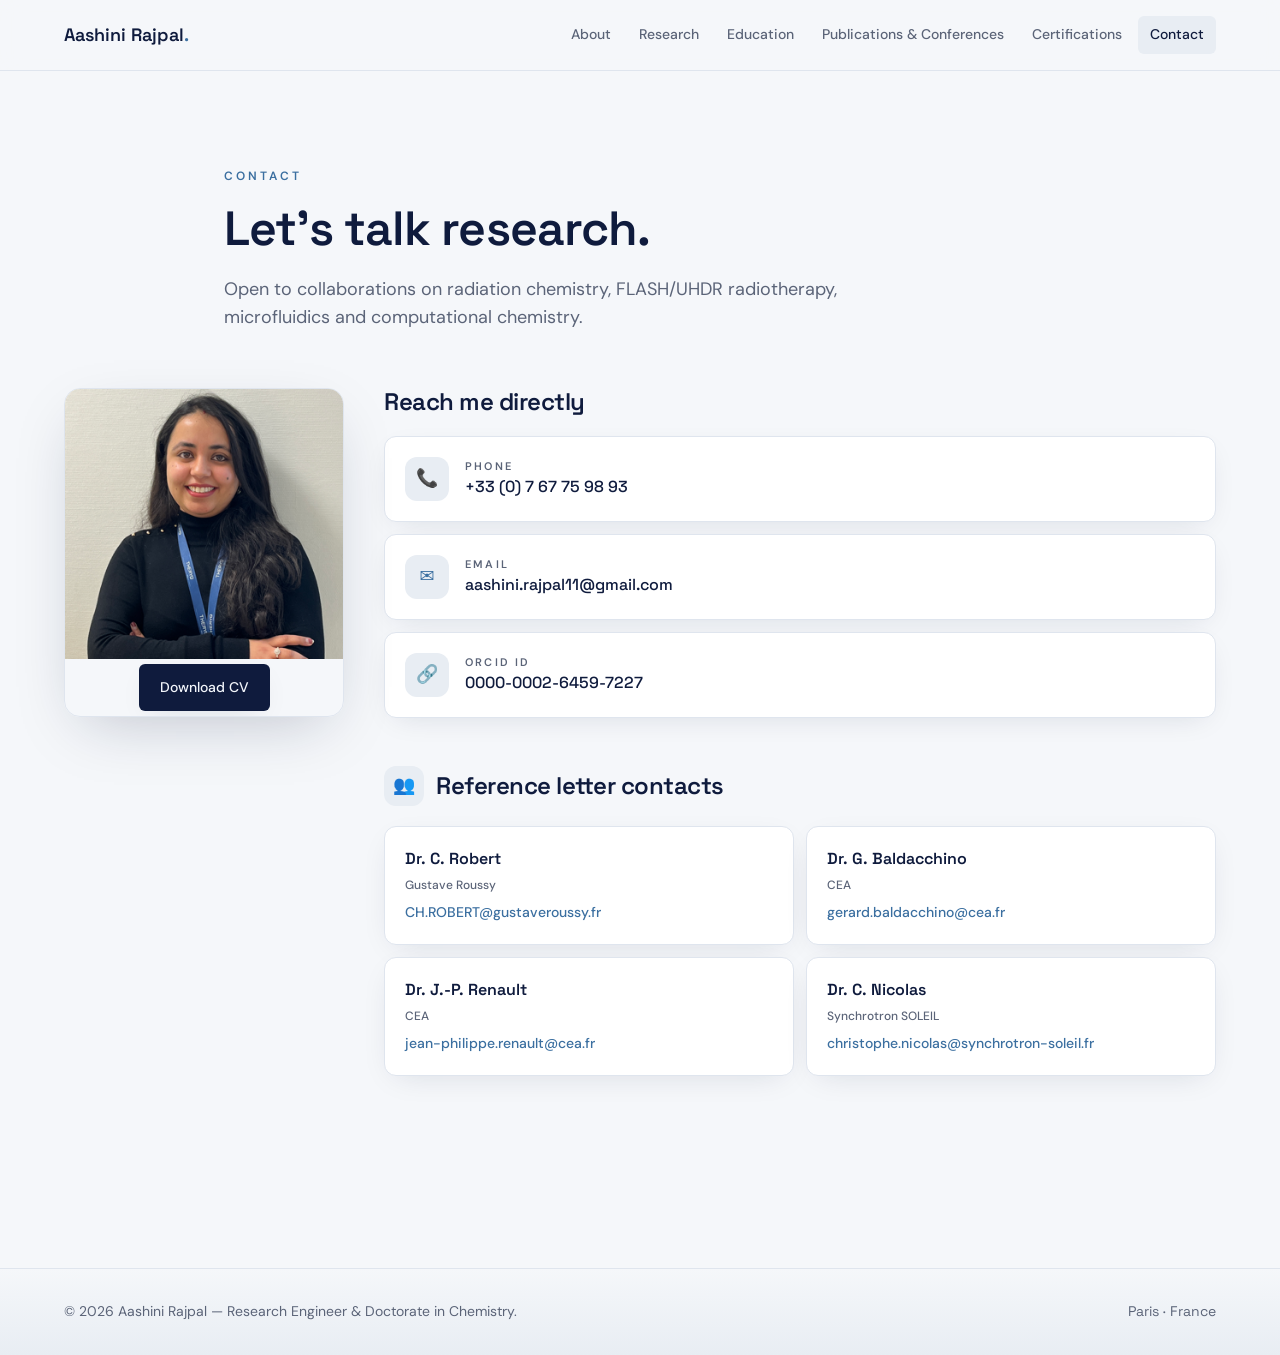
==== contact.html @ c5e425a3 "Intial Website" ====
<!DOCTYPE html><html lang="en"><head>
<meta charset="utf-8"><meta name="viewport" content="width=device-width,initial-scale=1">
<title>Contact — Aashini Rajpal</title>
<meta name="description" content="Get in touch with Aashini Rajpal — phone, email, ORCID and academic references.">
<link rel="stylesheet" href="styles.css">
</head><body>
<header class="header"><nav class="nav">
<a class="brand" href="index.html">Aashini Rajpal<span>.</span></a>
<div class="nav-links"><a href="index.html">About</a><a href="research.html">Research</a><a href="education.html">Education</a><a href="publications.html">Publications & Conferences</a><a href="certifications.html">Certifications</a><a href="contact.html" class="active">Contact</a></div>
<button class="menu-btn" aria-label="menu">☰</button>
</nav><div class="mobile-menu"><a href="index.html">About</a><a href="research.html">Research</a><a href="education.html">Education</a><a href="publications.html">Publications & Conferences</a><a href="certifications.html">Certifications</a><a href="contact.html">Contact</a></div></header>
<main><div class="page-header"><p class="eyebrow">Contact</p><h1 class="page-title">Let&#x27;s talk research.</h1><p class="page-desc">Open to collaborations on radiation chemistry, FLASH/UHDR radiotherapy, microfluidics and computational chemistry.</p></div><div class="container" style="padding-bottom:96px"><div class="contact-grid">
<aside><div class="contact-photo"><img src="assets/profile.jpg" alt="Aashini Rajpal"><a class="btn-cv" href="assets/research-engineer-aashini-france.pdf" download>Download CV</a></div></aside>
<div class="space-y-12">
  <section><h2 style="font-size:24px;font-weight:600">Reach me directly</h2><ul class="contact-list"><li><a class="contact-item" href="tel:+33767759893"><div class="ico">📞</div><div><p class="label">Phone</p><p class="val">+33 (0) 7 67 75 98 93</p></div></a></li><li><a class="contact-item" href="mailto:aashini.rajpal11@gmail.com"><div class="ico">✉</div><div><p class="label">Email</p><p class="val">aashini.rajpal11@gmail.com</p></div></a></li><li><a class="contact-item" href="https://orcid.org/0000-0002-6459-7227" target="_blank" rel="noreferrer"><div class="ico">🔗</div><div><p class="label">ORCID iD</p><p class="val">0000-0002-6459-7227</p></div></a></li></ul></section>
  <section><div class="icon-head"><div class="ico">👥</div><h2>Reference letter contacts</h2></div><div class="ref-grid"><a class="ref-card" href="mailto:CH.ROBERT@gustaveroussy.fr"><p class="name">Dr. C. Robert</p><p class="org">Gustave Roussy</p><p class="email">CH.ROBERT@gustaveroussy.fr</p></a><a class="ref-card" href="mailto:gerard.baldacchino@cea.fr"><p class="name">Dr. G. Baldacchino</p><p class="org">CEA</p><p class="email">gerard.baldacchino@cea.fr</p></a><a class="ref-card" href="mailto:jean-philippe.renault@cea.fr"><p class="name">Dr. J.-P. Renault</p><p class="org">CEA</p><p class="email">jean-philippe.renault@cea.fr</p></a><a class="ref-card" href="mailto:christophe.nicolas@synchrotron-soleil.fr"><p class="name">Dr. C. Nicolas</p><p class="org">Synchrotron SOLEIL</p><p class="email">christophe.nicolas@synchrotron-soleil.fr</p></a></div></section>
</div></div></div></main>
<footer class="footer"><div class="footer-inner">
<p>© 2026 Aashini Rajpal — Research Engineer & Doctorate in Chemistry.</p>
<p style="font-family:var(--font-display)">Paris · France</p>
</div></footer>
<script src="script.js"></script>
</body></html>
---- styles.css ----
@import url("https://fonts.googleapis.com/css2?family=Space+Grotesk:wght@400;500;600;700&family=DM+Sans:wght@300;400;500;600&display=swap");

:root{
  --background:#f5f7fa;
  --foreground:#0f1b3d;
  --card:#ffffff;
  --muted:#eef2f7;
  --muted-foreground:#5b6478;
  --border:#dfe5ee;
  --primary:#0f1b3d;
  --primary-foreground:#f3f6fb;
  --accent:#3b6fa0;
  --accent-foreground:#ffffff;
  --secondary:#e8edf3;
  --gradient-hero:linear-gradient(135deg,#0f1b3d 0%,#1e3a5f 60%,#3b6fa0 100%);
  --gradient-subtle:linear-gradient(180deg,#f5f7fa 0%,#e8edf3 100%);
  --shadow-soft:0 8px 30px -12px rgba(15,27,61,.15);
  --shadow-elegant:0 20px 60px -20px rgba(15,27,61,.25);
  --font-display:"Space Grotesk",ui-sans-serif,system-ui,sans-serif;
  --font-body:"DM Sans",ui-sans-serif,system-ui,sans-serif;
}
*{box-sizing:border-box;margin:0;padding:0}
html{scroll-behavior:smooth}
body{font-family:var(--font-body);background:var(--background);color:var(--foreground);line-height:1.55;-webkit-font-smoothing:antialiased}
h1,h2,h3,h4{font-family:var(--font-display);letter-spacing:-.02em;line-height:1.15}
a{color:inherit;text-decoration:none}
img{max-width:100%;display:block}
ul,ol{list-style:none}

/* Header */
.header{position:sticky;top:0;z-index:50;background:rgba(245,247,250,.85);backdrop-filter:blur(12px);border-bottom:1px solid var(--border)}
.nav{max-width:1200px;margin:0 auto;display:flex;align-items:center;justify-content:space-between;padding:16px 24px}
.brand{font-family:var(--font-display);font-weight:600;font-size:18px}
.brand span{color:var(--accent)}
.nav-links{display:flex;gap:4px}
.nav-links a{padding:8px 12px;border-radius:6px;font-size:14px;font-weight:500;color:var(--muted-foreground);transition:all .2s}
.nav-links a:hover{background:var(--secondary);color:var(--foreground)}
.nav-links a.active{background:var(--secondary);color:var(--foreground)}
.menu-btn{display:none;background:none;border:none;cursor:pointer;padding:8px;color:var(--foreground)}
.mobile-menu{display:none;border-top:1px solid var(--border);background:var(--background);padding:8px 16px;flex-direction:column}
.mobile-menu a{padding:12px;border-radius:6px;font-size:14px;color:var(--muted-foreground)}
.mobile-menu.open{display:flex}
@media (max-width:768px){
  .nav-links{display:none}
  .menu-btn{display:block}
}

/* Footer */
.footer{margin-top:96px;border-top:1px solid var(--border);background:var(--gradient-subtle)}
.footer-inner{max-width:1200px;margin:0 auto;padding:32px 24px;display:flex;flex-wrap:wrap;justify-content:space-between;gap:16px;font-size:14px;color:var(--muted-foreground)}

/* Layout */
.container{max-width:1200px;margin:0 auto;padding:0 24px}
.narrow{max-width:880px;margin:0 auto;padding:0 24px}
.medium{max-width:1024px;margin:0 auto;padding:0 24px}

/* Page header */
.page-header{max-width:880px;margin:0 auto;padding:64px 24px 40px}
@media(min-width:768px){.page-header{padding:96px 24px 56px}}
.eyebrow{font-size:12px;font-weight:600;text-transform:uppercase;letter-spacing:.25em;color:var(--accent);margin-bottom:16px}
.page-title{font-size:36px;font-weight:600;color:var(--foreground)}
@media(min-width:768px){.page-title{font-size:48px}}
.page-desc{margin-top:20px;max-width:640px;font-size:18px;color:var(--muted-foreground)}

/* Buttons */
.btn{display:inline-flex;align-items:center;justify-content:center;padding:12px 20px;border-radius:6px;font-size:14px;font-weight:500;transition:all .2s;cursor:pointer;border:1px solid transparent}
.btn-primary{background:var(--primary);color:var(--primary-foreground);box-shadow:var(--shadow-soft)}
.btn-primary:hover{transform:translateY(-1px);box-shadow:var(--shadow-elegant)}
.btn-outline{border-color:var(--border);background:var(--background);color:var(--foreground)}
.btn-outline:hover{background:var(--secondary)}

/* Custom */
.btn-cv{display: flex;justify-content: center;align-items: center;width: fit-content;margin: 5px auto;padding: 12px 20px;background: var(--primary);color: var(--primary-foreground);border: 1px solid transparent;border-radius: 6px;font-size: 14px;font-weight: 500;cursor: pointer;transition: all .2s;box-shadow: var(--shadow-soft);}

/* Hero */
.hero{max-width:1200px;margin:0 auto;padding:64px 24px;display:grid;gap:48px}
@media(min-width:768px){.hero{grid-template-columns:1fr 1fr;gap:64px;padding:112px 24px}}
.hero h1{font-size:48px;font-weight:600}
@media(min-width:768px){.hero h1{font-size:64px}}
@media(min-width:1024px){.hero h1{font-size:72px}}
.hero h1 .accent{color:var(--accent)}
.hero p.lead{margin-top:24px;max-width:560px;font-size:18px;color:var(--muted-foreground)}
.hero-ctas{margin-top:32px;display:flex;flex-wrap:wrap;gap:12px}
.hero-img-wrap{position:relative}
.hero-img-glow{position:absolute;inset:-24px;border-radius:24px;background:var(--gradient-hero);opacity:.6;filter:blur(40px)}
.hero-img{position:relative;border-radius:24px;border:1px solid var(--border);overflow:hidden;box-shadow:var(--shadow-elegant)}
.hero-img img{width:100%;height:100%;object-fit:cover;aspect-ratio:4/5}

/* Sections */
.section{padding:80px 0}
.section-subtle{background:var(--gradient-subtle);border-top:1px solid var(--border)}
.section-dark{position:relative;overflow:hidden;color:#fff}
.section-dark .bg-img{position:absolute;inset:0;width:100%;height:100%;object-fit:cover;opacity:.9}
.section-dark .bg-overlay{position:absolute;inset:0;background:var(--gradient-hero);opacity:.9}
.section-dark .container{position:relative}

/* Grids */
.grid{display:grid;gap:16px}
.grid-2{grid-template-columns:1fr}
.grid-3{grid-template-columns:1fr}
@media(min-width:768px){.grid-2{grid-template-columns:repeat(2,1fr)}.grid-3{grid-template-columns:repeat(2,1fr)}}
@media(min-width:1024px){.grid-3{grid-template-columns:repeat(3,1fr)}}

/* Cards */
.card{border-radius:16px;border:1px solid var(--border);background:var(--card);padding:24px;box-shadow:var(--shadow-soft);transition:all .2s}
.card:hover{transform:translateY(-2px);box-shadow:var(--shadow-elegant);border-color:rgba(59,111,160,.4)}
.card h3{font-size:18px;font-weight:600;margin-top:8px}
.card .icon-box{width:44px;height:44px;border-radius:12px;background:var(--secondary);color:var(--accent);display:inline-flex;align-items:center;justify-content:center;margin-bottom:16px;font-size:20px}
.card p{margin-top:8px;font-size:14px;color:var(--muted-foreground)}

/* Awards */
.award-card{border-radius:16px;border:1px solid rgba(255,255,255,.15);background:rgba(255,255,255,.05);padding:24px;backdrop-filter:blur(4px)}
.award-card .year{font-family:var(--font-display);font-size:24px;font-weight:600}
.award-card p{margin-top:8px;font-size:14px;color:rgba(255,255,255,.85)}

/* Timeline */
.timeline{position:relative;padding-left:32px;border-left:1px solid var(--border)}
.timeline > li{position:relative;margin-bottom:40px}
.timeline > li::before{content:"";position:absolute;left:-37px;top:8px;width:12px;height:12px;border-radius:50%;background:var(--accent);box-shadow:0 0 0 4px var(--background)}
.timeline-card{border-radius:16px;border:1px solid var(--border);background:var(--card);padding:24px;box-shadow:var(--shadow-soft)}
@media(min-width:768px){.timeline-card{padding:32px}}
.timeline-head{display:flex;flex-wrap:wrap;align-items:baseline;justify-content:space-between;gap:8px}
.timeline-head h2{font-size:20px;font-weight:600}
.period{font-size:12px;font-weight:500;text-transform:uppercase;letter-spacing:.1em;color:var(--accent)}
.org{margin-top:4px;font-size:14px;font-weight:500;color:var(--muted-foreground)}
.summary{margin-top:16px;font-style:italic;color:rgba(15,27,61,.9)}
.bullets{margin-top:16px;display:flex;flex-direction:column;gap:8px}
.bullets li{display:flex;gap:12px;font-size:14px;color:var(--muted-foreground)}
.bullets li::before{content:"";flex-shrink:0;margin-top:8px;width:4px;height:4px;border-radius:50%;background:var(--accent)}

/* Education */
.degree-card{border-radius:16px;border:1px solid var(--border);background:var(--card);padding:24px;box-shadow:var(--shadow-soft);transition:all .2s}
.degree-card:hover{transform:translateY(-2px);border-color:rgba(59,111,160,.4);box-shadow:var(--shadow-elegant)}
@media(min-width:768px){.degree-card{padding:32px}}
.degree-row{display:flex;flex-direction:column-reverse;gap:12px}
@media(min-width:768px){.degree-row{flex-direction:row;justify-content:space-between;align-items:flex-start}}
.degree-card h2{font-size:20px;font-weight:600}
@media(min-width:768px){.degree-card h2{font-size:24px}}
.pill{align-self:flex-start;border:1px solid var(--border);background:var(--secondary);padding:4px 12px;border-radius:9999px;font-size:12px;font-weight:500;color:var(--foreground)}
.section-box{border-radius:16px;border:1px solid var(--border);background:var(--gradient-subtle);padding:24px}
@media(min-width:768px){.section-box{padding:32px}}
.bullet-list{display:grid;gap:12px}
@media(min-width:768px){.bullet-list{grid-template-columns:1fr 1fr}}
.bullet-list li{display:flex;gap:12px;border-radius:12px;border:1px solid var(--border);background:var(--card);padding:16px;font-size:14px;color:var(--muted-foreground)}
.bullet-list li::before{content:"";flex-shrink:0;margin-top:8px;width:6px;height:6px;border-radius:50%;background:var(--accent)}

/* Sections w/ icon header */
.icon-head{display:flex;align-items:center;gap:12px;margin-bottom:20px}
.icon-head .ico{width:40px;height:40px;border-radius:12px;background:var(--secondary);color:var(--accent);display:inline-flex;align-items:center;justify-content:center;font-size:18px}
.icon-head h2{font-size:24px;font-weight:600}

/* Numbered list */
.num-list{display:flex;flex-direction:column;gap:12px}
.num-list li{display:flex;gap:16px;border-radius:12px;border:1px solid var(--border);background:var(--card);padding:20px;font-size:14px;line-height:1.6;box-shadow:var(--shadow-soft);transition:border-color .2s}
.num-list li:hover{border-color:rgba(59,111,160,.4)}
.num-list .n{font-family:var(--font-display);font-size:14px;font-weight:600;color:var(--accent);flex-shrink:0}

/* Cert grid */
.cert-grid{display:grid;gap:12px}
@media(min-width:768px){.cert-grid{grid-template-columns:1fr 1fr}}
.cert-grid li{display:flex;gap:12px;border-radius:12px;border:1px solid var(--border);background:var(--card);padding:20px;font-size:14px;box-shadow:var(--shadow-soft);transition:all .2s}
.cert-grid li:hover{transform:translateY(-2px);border-color:rgba(59,111,160,.4);box-shadow:var(--shadow-elegant)}
.cert-grid .check{color:var(--accent);flex-shrink:0;margin-top:2px}

/* Contact */
.contact-grid{display:grid;gap:40px}
@media(min-width:768px){.contact-grid{grid-template-columns:280px 1fr}}
.contact-photo{position:sticky;top:96px;border-radius:16px;border:1px solid var(--border);box-shadow:var(--shadow-elegant);overflow:hidden}
.contact-list{display:flex;flex-direction:column;gap:12px;margin-top:20px}
.contact-item{display:flex;align-items:center;gap:16px;border-radius:12px;border:1px solid var(--border);background:var(--card);padding:20px;box-shadow:var(--shadow-soft);transition:all .2s}
.contact-item:hover{transform:translateY(-2px);border-color:rgba(59,111,160,.5);box-shadow:var(--shadow-elegant)}
.contact-item .ico{width:44px;height:44px;border-radius:12px;background:var(--secondary);color:var(--accent);display:inline-flex;align-items:center;justify-content:center;font-size:18px;flex-shrink:0}
.contact-item .label{font-size:11px;font-weight:600;text-transform:uppercase;letter-spacing:.2em;color:var(--muted-foreground)}
.contact-item .val{font-family:var(--font-display);font-size:16px;font-weight:500}
.ref-grid{display:grid;gap:12px}
@media(min-width:768px){.ref-grid{grid-template-columns:1fr 1fr}}
.ref-card{border-radius:12px;border:1px solid var(--border);background:var(--card);padding:20px;box-shadow:var(--shadow-soft);transition:all .2s;display:block}
.ref-card:hover{transform:translateY(-2px);border-color:rgba(59,111,160,.5);box-shadow:var(--shadow-elegant)}
.ref-card .name{font-family:var(--font-display);font-weight:600}
.ref-card .org{font-size:12px;color:var(--muted-foreground)}
.ref-card .email{margin-top:8px;font-size:14px;font-weight:500;color:var(--accent);word-break:break-all}

.mb-8{margin-bottom:32px}
.mb-12{margin-bottom:48px}
.space-y-16 > * + *{margin-top:64px}
.space-y-12 > * + *{margin-top:48px}
.space-y-14 > * + *{margin-top:56px}
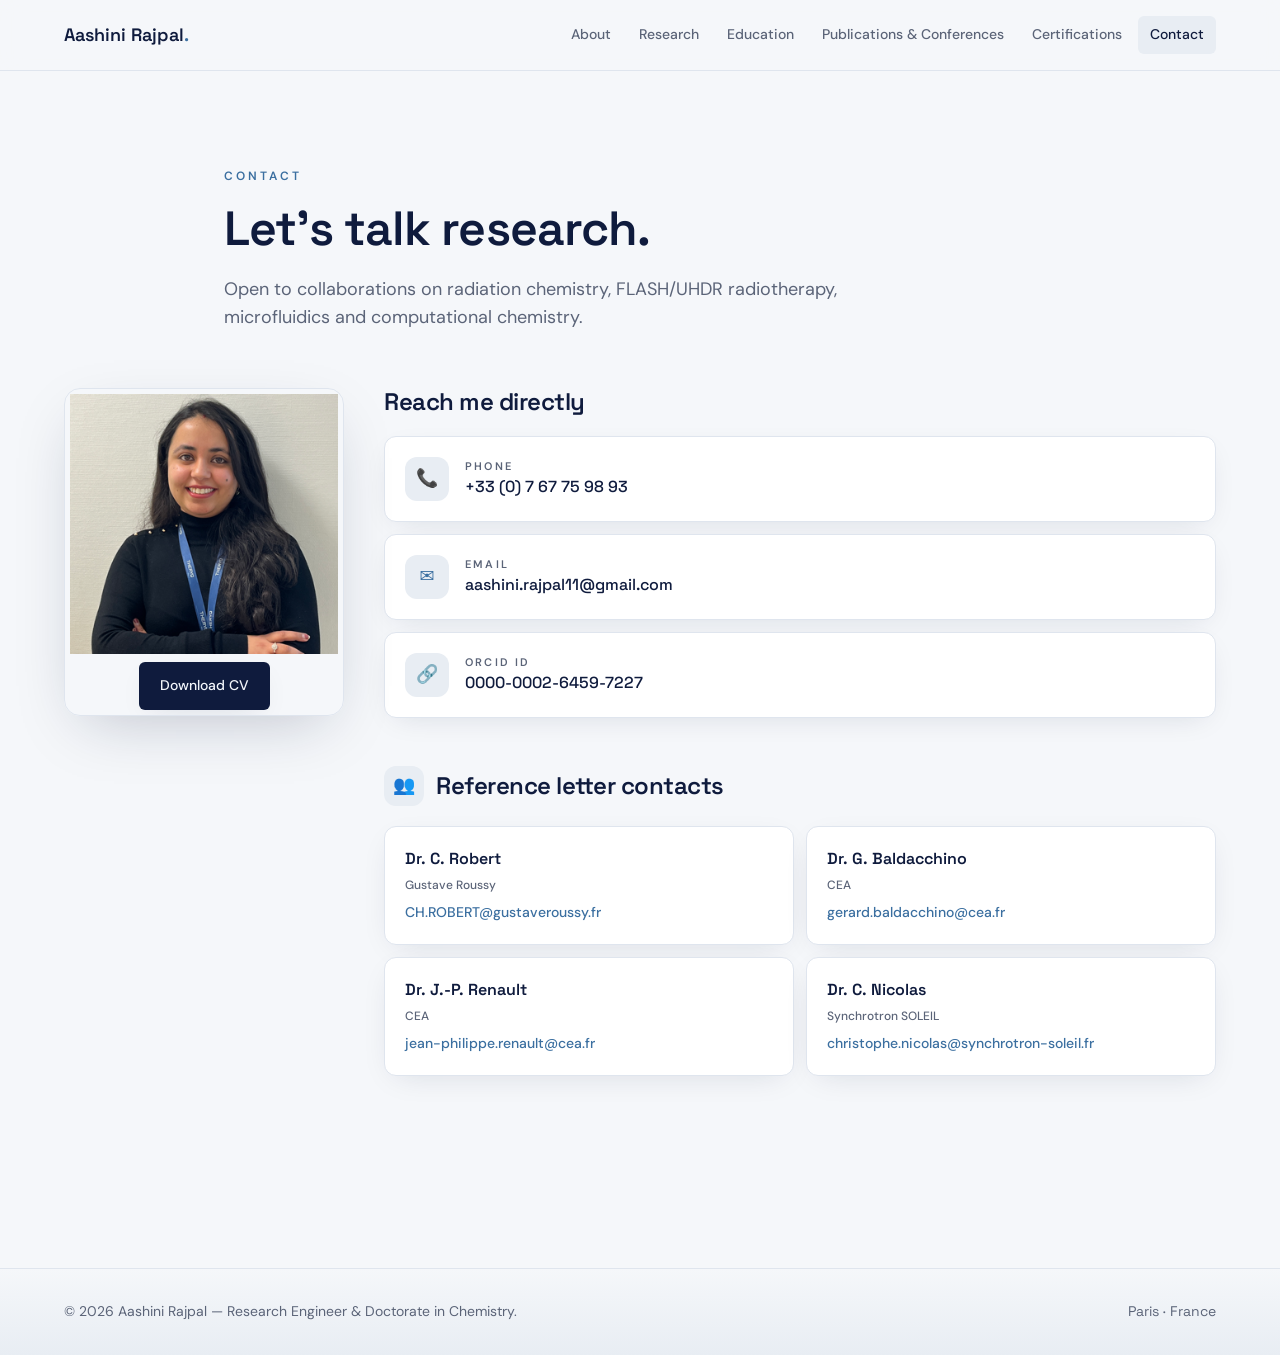
==== commit f354e53f: "Align photo" ====
--- a/contact.html
+++ b/contact.html
@@ -10,7 +10,7 @@
 <button class="menu-btn" aria-label="menu">☰</button>
 </nav><div class="mobile-menu"><a href="index.html">About</a><a href="research.html">Research</a><a href="education.html">Education</a><a href="publications.html">Publications & Conferences</a><a href="certifications.html">Certifications</a><a href="contact.html">Contact</a></div></header>
 <main><div class="page-header"><p class="eyebrow">Contact</p><h1 class="page-title">Let&#x27;s talk research.</h1><p class="page-desc">Open to collaborations on radiation chemistry, FLASH/UHDR radiotherapy, microfluidics and computational chemistry.</p></div><div class="container" style="padding-bottom:96px"><div class="contact-grid">
-<aside><div class="contact-photo"><img src="assets/profile.jpg" alt="Aashini Rajpal"><a class="btn-cv" href="assets/research-engineer-aashini-france.pdf" download>Download CV</a></div></aside>
+<aside><div class="contact-photo"><img class="photo-cv" src="assets/profile.jpg" alt="Aashini Rajpal"><a class="btn-cv" href="assets/research-engineer-aashini-france.pdf" download>Download CV</a></div></aside>
 <div class="space-y-12">
   <section><h2 style="font-size:24px;font-weight:600">Reach me directly</h2><ul class="contact-list"><li><a class="contact-item" href="tel:+33767759893"><div class="ico">📞</div><div><p class="label">Phone</p><p class="val">+33 (0) 7 67 75 98 93</p></div></a></li><li><a class="contact-item" href="mailto:aashini.rajpal11@gmail.com"><div class="ico">✉</div><div><p class="label">Email</p><p class="val">aashini.rajpal11@gmail.com</p></div></a></li><li><a class="contact-item" href="https://orcid.org/0000-0002-6459-7227" target="_blank" rel="noreferrer"><div class="ico">🔗</div><div><p class="label">ORCID iD</p><p class="val">0000-0002-6459-7227</p></div></a></li></ul></section>
   <section><div class="icon-head"><div class="ico">👥</div><h2>Reference letter contacts</h2></div><div class="ref-grid"><a class="ref-card" href="mailto:CH.ROBERT@gustaveroussy.fr"><p class="name">Dr. C. Robert</p><p class="org">Gustave Roussy</p><p class="email">CH.ROBERT@gustaveroussy.fr</p></a><a class="ref-card" href="mailto:gerard.baldacchino@cea.fr"><p class="name">Dr. G. Baldacchino</p><p class="org">CEA</p><p class="email">gerard.baldacchino@cea.fr</p></a><a class="ref-card" href="mailto:jean-philippe.renault@cea.fr"><p class="name">Dr. J.-P. Renault</p><p class="org">CEA</p><p class="email">jean-philippe.renault@cea.fr</p></a><a class="ref-card" href="mailto:christophe.nicolas@synchrotron-soleil.fr"><p class="name">Dr. C. Nicolas</p><p class="org">Synchrotron SOLEIL</p><p class="email">christophe.nicolas@synchrotron-soleil.fr</p></a></div></section>
--- a/styles.css
+++ b/styles.css
@@ -71,6 +71,7 @@
 
 /* Custom */
 .btn-cv{display: flex;justify-content: center;align-items: center;width: fit-content;margin: 5px auto;padding: 12px 20px;background: var(--primary);color: var(--primary-foreground);border: 1px solid transparent;border-radius: 6px;font-size: 14px;font-weight: 500;cursor: pointer;transition: all .2s;box-shadow: var(--shadow-soft);}
+.photo-cv{display: flex;justify-content: center;align-items: center;width: fit-content;margin: 2px auto;padding: 3px 5px;border-radius: 2px;font-weight: 500;cursor: pointer;}
 
 /* Hero */
 .hero{max-width:1200px;margin:0 auto;padding:64px 24px;display:grid;gap:48px}
